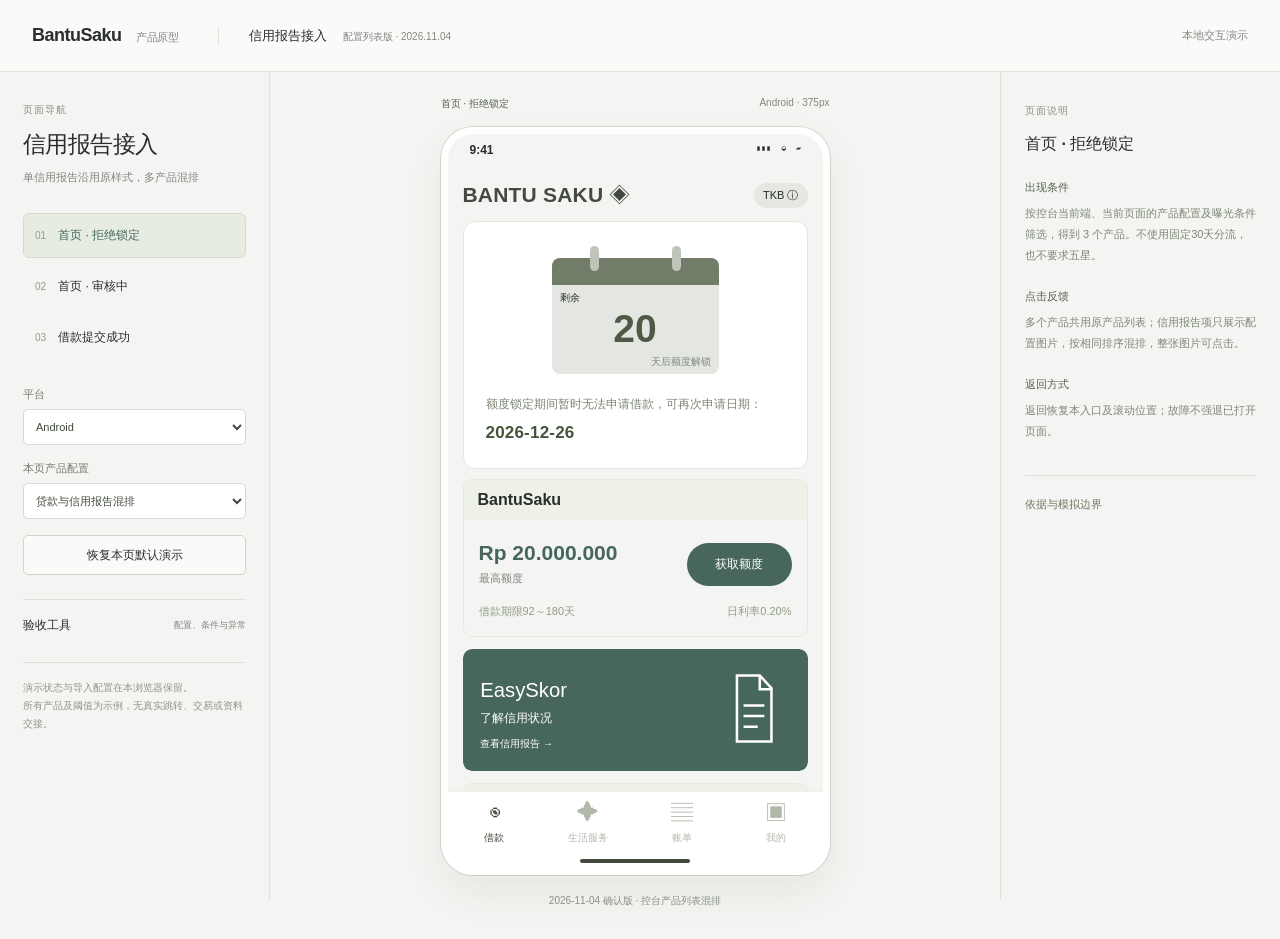
==== credit-preview/index.html @ 3a654368 "Align credit prototype with configurable mixed product lists" ====
<!doctype html>
<html lang="zh-CN"><head><meta charset="utf-8"><meta name="viewport" content="width=device-width,initial-scale=1"><title>信用报告接入 · 控台产品列表版</title><link rel="stylesheet" href="style.css"><script defer src="rules.js"></script><script defer src="app.js"></script></head>
<body>
<header class="studio-header"><a href="../index.html" class="studio-brand">BantuSaku <span>产品原型</span></a><div>信用报告接入 <small>配置列表版 · 2026.11.04</small></div><span class="local-label">本地交互演示</span></header>
<main class="workspace">
<aside class="sidebar"><p class="eyebrow">页面导航</p><h1>信用报告接入</h1><p class="subtle">单信用报告沿用原样式，多产品混排</p>
<nav class="entry-nav" aria-label="原型页面"><button data-entry="lock"><span>01</span>首页 · 拒绝锁定</button><button data-entry="review"><span>02</span>首页 · 审核中</button><button data-entry="success"><span>03</span>借款提交成功</button></nav>
<label class="field">平台<select id="platform"><option value="android">Android</option><option value="ios">iOS</option></select></label>
<label class="field">本页产品配置<select id="scenario"><option value="mixed">贷款与信用报告混排</option><option value="single">仅一个信用报告</option><option value="reports">多个信用报告</option><option value="loans">仅贷款产品</option><option value="empty">没有可展示产品</option><option value="imported">读取导入的控台配置</option></select></label>
<button id="reset" class="secondary full">恢复本页默认演示</button>
<details class="tools" id="tools"><summary>验收工具 <span>配置、条件与异常</span></summary>
<details><summary>导入控台演示配置</summary><p class="tiny">在控台底部“原型演示设置与依据”导出配置后，选择该文件。仅传递产品及上架信息，不包含商户余额、交易或操作记录。</p><label class="field">配置文件<input id="configFile" type="file" accept="application/json,.json"></label><p id="importStatus" class="tiny"></p></details>
<details><summary>曝光条件与页面数据</summary><label class="field">实际剩余天数<input id="remaining" type="number" step="0.001" min="0" max="365"></label><label class="field">页面显示天数<input id="displayDays" type="number" min="0" max="365"></label><label class="check"><input id="riskRejected" type="checkbox">风控已拒绝</label><label class="check"><input id="inLock" type="checkbox">处于锁定场景</label><label class="check"><input id="fdc" type="checkbox">FDC非白名单用户</label><label class="field">历史评价状态（不影响产品展示）<select id="stars"><option value="5">已五星</option><option value="4">1—4星</option><option value="0">未评价</option></select></label><label class="field">无产品时原提交成功分支<select id="fallback"><option value="rating">原评价页</option><option value="dialog">原成功弹层</option></select></label><p class="tiny">示例贷款配置 ≥15天，信用报告配置 ≤60天，因此20天可混排。仅用于证明配置可重叠，不是业务默认阈值。产品筛选在原型中模拟，真实前端使用服务端返回列表。</p></details>
<details><summary>信用报告开关与故障</summary><label class="check"><input id="enabled" type="checkbox">信用报告展示开关</label><label class="field">故障范围<select id="faultScope"><option value="none">无故障</option><option value="shared">信用报告共用H5故障</option><option value="android">仅Android加载故障</option><option value="ios">仅iOS加载故障</option></select></label><button id="repair" class="secondary full">模拟修复（保持关闭）</button><button id="restore" class="secondary full">负责人确认恢复</button><button id="stale" class="text-button">保留残留产品后关闭信用报告</button><p id="faultStatus" class="tiny"></p><p class="tiny">故障仅过滤信用报告，贷款产品保留；不强退已打开页面。</p></details>
<details><summary>打开异常</summary><label class="field">下次打开结果<select id="openResult"><option value="ok">正常打开</option><option value="network">打开失败</option></select></label></details>
<details><summary>当前配置筛选结果</summary><p id="decision" class="tiny"></p><p id="reason" class="tiny"></p></details>
<details><summary>复用位置曝光、点击的演示记录</summary><pre id="eventLog" class="tiny event-log"></pre><p class="tiny">仅本地观察记录，不发送正式埋点，不指定新事件名；正式旧事件与字段映射仍需研发核对。</p></details>
</details><p class="sidebar-foot">演示状态与导入配置在本浏览器保留。<br>所有产品及阈值为示例，无真实跳转、交易或资料交接。</p></aside>
<section class="preview-area" aria-label="交互原型预览"><div class="preview-toolbar"><span id="screenName"></span><span id="platformName"></span></div><div class="phone"><div class="statusbar"><span>9:41</span><span>▮▮▮　◒　▰</span></div><div id="phoneContent" class="phone-content"></div><div class="home-indicator"></div></div><p id="previewCaption" class="preview-caption"></p></section>
<aside class="inspector"><p class="eyebrow">页面说明</p><h2 id="guideTitle"></h2><dl><dt>出现条件</dt><dd id="guideAppear"></dd><dt>点击反馈</dt><dd id="guideClick"></dd><dt>返回方式</dt><dd id="guideBack"></dd></dl><details class="reference-notes"><summary>依据与模拟边界</summary><p>以2026-11-04本次确认取代原固定30天分流、拒量优先分支及五星门槛。三页读取控台位置配置。控台另立需求。</p><p>信用报告用户自行填写资料，BTSK不提供用户资料接口。示例图片为本地绘制的配置素材；导入后使用控台实际上传图片。</p><p>独立共享故障的多合作方隔离、单产品场景数量计算时点等未决项见对比报告。</p><a href="README.md">构建与验证说明 ↗</a></details></aside>
</main><div id="toast" role="status" aria-live="polite"></div></body></html>
---- credit-preview/style.css ----
:root{--accent:#47675b;--ink:#292d2b;--muted:#808580;--line:#dfe2dc;--soft:#f4f5f2;--panel:#eaede7;font:14px Inter,-apple-system,BlinkMacSystemFont,"PingFang SC","Segoe UI",Arial,sans-serif;color:var(--ink);background:var(--soft);font-synthesis:none}*{box-sizing:border-box}body{margin:0}button,input,select{font:inherit}button{color:inherit;cursor:pointer}button:disabled{opacity:.4;cursor:default}a{color:var(--accent);text-underline-offset:3px}button,a,input,select,summary{outline-offset:3px}button:focus-visible,a:focus-visible,input:focus-visible,select:focus-visible,summary:focus-visible{outline:2px solid var(--accent)}h1,h2,h3,p{margin:0}p{line-height:1.65}button{border:0;background:none}small{font-size:11px;color:var(--muted);line-height:1.5}summary{cursor:pointer;list-style:none}summary::-webkit-details-marker{display:none}.full{width:100%}.center{text-align:center}.muted,.subtle{color:var(--muted)}.studio-header{height:72px;display:flex;align-items:center;gap:40px;border-bottom:1px solid var(--line);padding:0 32px;background:#fafbf8}.studio-brand{font-weight:700;font-size:18px;text-decoration:none;letter-spacing:-.5px;color:var(--ink)}.studio-brand span{font-weight:400;font-size:11px;margin-left:10px;color:var(--muted)}.studio-header>div{font-size:13px;border-left:1px solid var(--line);padding-left:30px}.studio-header small{margin-left:12px;font-size:10px}.local-label{margin-left:auto;color:var(--muted);font-size:11px}.workspace{max-width:1480px;margin:auto;display:grid;grid-template-columns:270px minmax(415px,1fr) 280px;align-items:start;min-height:calc(100vh - 72px)}.sidebar{border-right:1px solid var(--line);padding:30px 23px;min-height:calc(100vh - 72px)}.eyebrow{font-size:10px;color:#888e86;letter-spacing:1px;margin-bottom:10px}.sidebar h1{font-size:23px;letter-spacing:-.6px;margin-bottom:8px}.sidebar .subtle{font-size:11px}.entry-nav{display:grid;gap:6px;margin:27px 0}.entry-nav button{display:flex;align-items:center;gap:12px;text-align:left;padding:13px 11px;font-size:12px;border:1px solid transparent;border-radius:6px}.entry-nav button>span{font-size:10px;color:#959b91}.entry-nav button.active{color:var(--accent);background:#e7ece3;border-color:#d2dbce}.entry-nav button:hover{background:#ecefe8}.field{display:block;font-size:11px;color:#727a6d;margin:16px 0}.field select,.field input{margin-top:7px;display:block;width:100%;border:1px solid #d5dbd0;border-radius:5px;background:#fff;padding:9px 8px;font-size:11px;color:#414a3c;min-height:36px}.secondary{border:1px solid #ced5c7;background:#fafbf8;padding:10px 12px;border-radius:5px;font-size:12px;line-height:1.5}.tools{margin-top:24px;border-top:1px solid var(--line);padding-top:17px}.tools>summary{font-size:12px;display:flex;align-items:center;justify-content:space-between}.tools>summary span{font-size:9px;color:var(--muted)}.tools>details{border-top:1px solid var(--line);padding:14px 0;margin-top:14px}.tools>details>summary{font-size:11px;color:#687460}.tools>details>summary:after{content:'＋';float:right}.tools>details[open]>summary:after{content:'−'}.tools .secondary{font-size:10px;margin-top:9px}.check{display:flex;align-items:center;gap:7px;font-size:11px;margin:14px 0;color:#697362}input[type=checkbox],input[type=radio]{accent-color:var(--accent)}.tiny{font-size:10px;color:#8b9185;line-height:1.75;margin:9px 0}.sidebar-foot{font-size:10px;color:#909589;margin-top:28px;padding-top:16px;border-top:1px solid var(--line);line-height:1.8}.preview-area{display:flex;align-items:center;flex-direction:column;padding:25px 18px 30px}.preview-toolbar{width:389px;display:flex;justify-content:space-between;font-size:10px;color:#82897b;margin-bottom:16px}.preview-toolbar>span:first-child{color:#53624c}.phone{width:389px;height:min(826px,calc(100vh - 152px));min-height:480px;border:7px solid white;border-radius:32px;background:#fff;box-shadow:0 18px 40px #31392c12,0 0 0 1px #d3dacb;overflow:hidden;position:relative;display:flex;flex-direction:column}.statusbar{height:35px;min-height:35px;background:#f4f5f2;padding:9px 22px 0;display:flex;justify-content:space-between;font-weight:650;font-size:12px}.statusbar>span:last-child{font-size:10px}.phone-content{flex:1;min-height:0;position:relative;background:#f4f5f2;overflow:hidden}.screen-body{height:100%;overflow-y:auto;overscroll-behavior:contain;scrollbar-width:none;display:flex;flex-direction:column}.screen-body::-webkit-scrollbar{display:none}.home-indicator{height:4px;width:110px;border-radius:5px;background:#41483c;position:absolute;bottom:5px;left:50%;transform:translateX(-50%);z-index:12;pointer-events:none}.phone:after{content:'';height:14px;min-height:14px;background:#fff}.preview-caption{font-size:10px;color:#8b9383;line-height:1.7;margin-top:17px;text-align:center;max-width:400px}.inspector{border-left:1px solid var(--line);padding:31px 24px;min-height:calc(100vh - 72px)}.inspector h2{font-size:16px;margin:14px 0 25px}.inspector dl{margin:0}.inspector dt{font-size:11px;font-weight:600;margin:22px 0 8px;color:#56634c}.inspector dd{font-size:11px;line-height:1.95;color:#7d8674;margin:0}.reference-notes{font-size:10px;line-height:1.85;border-top:1px solid var(--line);margin-top:32px;padding-top:18px;color:#8a9182}.reference-notes summary{font-size:11px;color:#6b765e}.reference-notes p{margin-top:13px}.reference-notes a{display:block;margin-top:12px}#decision{font-size:11px;color:var(--accent);margin-top:12px}#reason p{font-size:10px;color:#888f80;margin-top:5px}#toast{position:fixed;bottom:24px;left:50%;transform:translateX(-50%);max-width:90%;font-size:12px;line-height:1.6;color:white;background:#333b2e;padding:12px 20px;border-radius:8px;z-index:100;opacity:0;pointer-events:none;transition:opacity .15s}#toast.visible{opacity:1}
/* Grayscale mobile prototype; preserve the source page's module order. */
.app-header{display:flex;align-items:center;justify-content:space-between;height:52px;min-height:52px;padding:0 15px}.wordmark{font-size:21px;letter-spacing:.2px;color:#444943}.tkb{font-size:11px;background:#e5e7e1;border-radius:20px;padding:5px 9px}.title-header{justify-content:flex-start;gap:14px;background:white}.title-header strong{font-size:17px}.back{font-size:28px;line-height:1;padding:0 5px;min-width:26px;min-height:36px}.app-main{padding:0 15px 16px;display:flex;flex:1;flex-direction:column;gap:10px}.lock-card{background:white;border-radius:9px;padding:28px 26px 25px}.calendar{height:116px;width:167px;border-radius:8px;background:#e4e7e1;position:relative;margin:12px auto 24px;flex-shrink:0}.calendar:before,.calendar:after{content:'';position:absolute;width:9px;height:25px;background:#bec5b8;top:-12px;border-radius:6px;left:38px}.calendar:after{left:auto;right:38px}.calendar-top{height:27px;background:#727d69;border-radius:8px 8px 0 0}.calendar>span{font-size:10px;display:block;margin:6px 8px}.calendar>strong{font-size:39px;display:block;text-align:center;line-height:.9;color:#4e5946}.calendar>small{font-size:10px;display:block;text-align:right;padding:8px}.lock-card>p{font-size:12px;line-height:1.5;color:#444}.lock-card>p>strong{display:block;font-size:17px;color:#505c47;letter-spacing:.3px}.lock-card h2{font-size:18px;text-align:center;margin-bottom:15px}.large-symbol{display:block;font-size:60px;text-align:center;color:#79846f;margin:20px 0}.points-banner{background:#e2e6dc;border-radius:8px;padding:16px 12px;display:flex;gap:10px;align-items:center;text-align:left;min-height:87px;width:100%;flex-shrink:0}.placeholder-art{background:#d0d6c9;color:#8c9682;border-radius:9px;display:flex;justify-content:center;align-items:center;font-size:35px;width:50px;height:55px;flex-shrink:0}.points-banner strong{font-size:15px;line-height:1.1;font-weight:600;display:block}.points-banner small{display:block;font-size:9px;color:#727b68;margin-top:9px}.points-banner b{font-size:23px;margin-left:auto}.page-spacer{flex:1;min-height:24px}.privacy{font-size:11px;color:#a2a79a;text-align:center;padding:21px 0 8px;text-decoration:underline}.app-bottom{display:flex;min-height:62px;padding:8px 0;background:#fff;position:sticky;bottom:0;z-index:2;flex-shrink:0;margin-top:auto;border-top:1px solid #eff0ec}.app-bottom button{width:25%;display:flex;flex-direction:column;align-items:center;gap:6px;font-size:10px;color:#b2b7ab}.app-bottom button span{font-size:22px;line-height:24px}.app-bottom button.selected{color:#424a3a}.report-card{width:100%;border:1px solid #c6d2bd;border-left:3px solid var(--accent);border-radius:8px;padding:16px 13px;display:flex;align-items:center;gap:11px;text-align:left;background:white;flex-shrink:0}.report-icon{color:var(--accent);width:42px;height:48px;flex-shrink:0;display:grid;place-items:center;background:#edf1e8;border-radius:7px}.report-icon svg{width:35px;height:35px}.report-copy{display:flex;flex-direction:column;flex:1;gap:5px}.report-copy small{font-size:10px;color:#8d9684}.report-copy>strong{font-size:15px;font-weight:600;color:#3d503a;letter-spacing:-.3px}.report-copy>span{font-size:11px;color:#7e8874}.report-copy>b{font-size:11px;color:var(--accent);margin-top:5px}.report-copy i{font-style:normal;float:right}.overview{display:grid;grid-template-columns:1fr 1fr;grid-template-rows:80px 90px;gap:9px;flex-shrink:0}.limit-block{grid-row:1/3;border-radius:9px;background:#e1e5db;padding:19px 10px 10px;text-align:center;overflow:hidden}.limit-block>span{font-size:12px}.limit-block>strong{font-size:21px;display:block;margin-top:5px}.limit-block .placeholder-art{margin:10px auto 0;height:45px;width:70px}.limit-block small{display:block;background:#aab3a0;color:#fff;border-radius:5px;font-size:10px;padding:6px;margin-top:3px}.member-block,.coin-block{background:#e1e5db;border-radius:9px;text-align:center;display:flex;flex-direction:column;align-items:center;justify-content:center;gap:7px}.member-block strong{background:#6d7c62;color:#fff;font-size:17px;border-radius:5px;padding:0 12px}.member-block>span{font-size:13px}.coin-block{gap:2px;padding:6px}.coin-block .placeholder-art{width:30px;height:30px;font-size:23px}.coin-block strong{font-size:11px;line-height:1.3;font-weight:550}.verification{background:white;border-radius:8px;display:flex;align-items:center;gap:12px;padding:14px 17px;font-size:20px}.verification>span{font-size:13px}.order-card,.usage-card{background:white;border-radius:9px;padding:20px 25px}.row{display:flex;align-items:center;justify-content:space-between;gap:12px}.order-card>.row{font-size:12px;border-bottom:1px dashed #ddd;padding-bottom:16px}.order-card>.row strong{font-size:14px}.two-columns{display:flex;align-items:flex-start;justify-content:space-between;gap:12px;padding-top:20px;padding-bottom:18px}.two-columns>div:last-child{text-align:right}.two-columns strong{font-size:16px;font-weight:600}.two-columns small{display:block;margin-top:9px;font-size:11px}.usage-card h2{font-size:18px;font-weight:550;margin:2px 0 12px}.usage-card>p{font-size:11px;color:#909787;margin-bottom:10px}.usage-card .two-columns{border-top:1px dashed #ddd}.usage-card p.center{font-size:11px;color:#555;margin:12px -12px 0}.primary{background:var(--accent);border:0;color:white;border-radius:25px;padding:12px 18px;min-height:43px;line-height:1.4;font-size:13px;font-weight:550}.order-card .primary:disabled{background:#bdc4b6;opacity:1}.text-button{color:var(--accent);font-size:11px;padding:12px 0;line-height:1.6}.success-main{background:white}.success-status{display:flex;align-items:center;gap:17px;padding:19px 17px;background:#e1e6da;border-radius:8px}.seal{width:48px;height:48px;flex-shrink:0;background:#7b8970;color:white;border-radius:15px;font-size:28px;display:grid;place-items:center}.success-status h2{font-size:14px;line-height:1.35;margin-bottom:5px;font-weight:550}.success-status p{font-size:11px;line-height:1.5;color:#6f7965}.legacy-main{padding:0;overflow:hidden;background:white;flex:1}.legacy-reference{filter:grayscale(1);width:100%;display:block;margin-top:-94px}.rating-main{text-align:center;justify-content:center;background:white;padding-bottom:60px}.rating-main h2{font-size:19px}.rating-main p{font-size:12px;color:#8b9382}.rating-stars{display:flex;justify-content:center;margin:14px 0}.rating-stars button{font-size:34px;color:var(--accent);padding:2px}
/* Third-party H5 is a handoff placeholder, not a copy of its product. */
.h5 .screen-body{background:#fff}.webview-bar{display:flex;align-items:center;justify-content:space-between;padding:5px 11px;height:51px;min-height:51px;border-bottom:1px solid #eceee7;background:white;position:sticky;top:0;z-index:3}.webview-bar strong{font-size:12px}.handoff-page{flex:1;display:flex;flex-direction:column;text-align:center;padding:50px 25px 25px}.handoff-symbol{width:64px;height:64px;background:#f0f3ec;color:var(--accent);border-radius:12px;display:grid;place-items:center;margin:10px auto 25px}.handoff-symbol svg{width:42px;height:42px}.handoff-page h1{font-size:23px;margin-bottom:15px;font-weight:600}.handoff-page>p{font-size:12px;color:#8c9482;line-height:1.7}.handoff-lines{display:grid;gap:12px;margin:36px 12px}.handoff-lines i{height:10px;border-radius:3px;background:#eff1eb}.handoff-lines i:nth-child(2){width:75%}.credit-guide{border:1px solid #d3ddc9;border-radius:9px;background:white;padding:19px 17px;flex-shrink:0}.credit-guide-head{display:flex;align-items:center;gap:8px;margin-bottom:12px}.credit-guide-head .report-icon{width:27px;height:31px;background:transparent}.credit-guide-head svg{width:26px;height:26px}.credit-guide-head small{font-size:10px;color:#88967c}.credit-guide h2{font-size:18px;line-height:1.35;font-weight:600;color:#3b4f34;margin-bottom:9px;letter-spacing:-.3px}.credit-guide>p{font-size:11px;color:#838f76;line-height:1.7}.check-list{list-style:none;margin:16px 0 21px;padding:0}.check-list li{position:relative;padding-left:23px;font-size:11px;line-height:1.7;margin:9px 0;color:#66745b}.check-list li:before{content:'✓';position:absolute;left:0;top:1px;width:15px;height:15px;border:1px solid #a5b497;border-radius:50%;color:var(--accent);display:grid;place-items:center;font-size:10px}.credit-guide-foot{display:flex;align-items:center;justify-content:space-between;gap:8px;font-size:9px;color:#96a08c;margin-top:13px}.credit-guide-foot small{font-size:9px}
/* Modals are anchored to the phone viewport, independently of page scrolling. */
.has-modal .screen-body{overflow:hidden}.modal-scrim{position:absolute;inset:0;z-index:10;display:flex;align-items:center;justify-content:center;padding:22px;background:#2228}.bottom-sheet-scrim{align-items:flex-end;padding:0}.sheet{position:relative;width:100%;max-height:95%;overflow-y:auto;overscroll-behavior:contain;background:white;border-radius:17px 17px 0 0;padding:25px 22px 20px;scrollbar-width:thin}.sheet.dialog{border-radius:12px;text-align:center;padding-top:27px;max-height:90%}.sheet>h2{font-size:18px;line-height:1.4;margin-bottom:12px;font-weight:600}.sheet>p{font-size:12px;color:#87917b;line-height:1.7;margin-bottom:16px}.sheet>.provider{text-align:left;margin-top:0;margin-bottom:18px;font-size:9px!important}.sheet .primary{margin-top:8px}.sheet-close{position:absolute;top:12px;right:12px;font-size:24px;line-height:22px;color:#9aa58d;width:25px;height:25px}.consent-data{border:1px solid #e0e7d7;padding:15px;border-radius:8px;margin:18px 0}.consent-data h3{font-size:12px;margin-bottom:10px}.consent-data p{font-size:11px;color:#8d9782}.consent-row{display:flex;align-items:flex-start;gap:8px;font-size:10px;color:#7b886e;line-height:1.7;margin:17px 0}.consent-row input{margin:3px 0 0;flex-shrink:0;width:15px;height:15px}.price-box{background:#f5f7f0;border-radius:7px;padding:16px;margin:19px 0;font-size:11px}.price-box>.row{margin:12px 0;align-items:flex-start}.price-box>.row:first-child{margin-top:0}.price-box>.row strong{font-size:12px;text-align:right}.price-box>.total strong{font-size:20px}.modal-symbol{font-size:40px;color:var(--accent);display:block;margin:0 0 17px}.sheet .check-list{font-size:11px}
@media(min-width:1450px){.workspace{grid-template-columns:290px minmax(500px,1fr) 290px}.sidebar{padding-left:30px}.inspector{padding-left:28px}}@media(max-width:1030px){.workspace{grid-template-columns:250px minmax(390px,1fr)}.inspector{grid-column:1/-1;border-left:0;border-top:1px solid var(--line);min-height:0;padding:24px}.inspector dl{display:grid;grid-template-columns:85px 1fr;gap:12px}.inspector dt,.inspector dd{margin:0}.reference-notes{margin-top:20px}.phone{height:min(826px,calc(100vh - 152px))}}@media(max-width:680px){.studio-header{height:59px;padding:0 17px;gap:20px}.studio-header>div{border:0;padding:0;font-size:12px}.studio-header small,.local-label,.studio-brand span{display:none}.studio-brand{font-size:16px}.workspace{display:flex;flex-direction:column}.sidebar{width:100%;min-height:0;border-right:0;padding:22px 16px 17px}.sidebar>.eyebrow,.sidebar>.subtle{display:none}.sidebar h1{font-size:20px}.entry-nav{grid-template-columns:repeat(3,1fr);gap:3px;margin:15px 0}.entry-nav button{font-size:10px;padding:10px 5px;justify-content:center;gap:4px}.entry-nav button>span{display:none}.sidebar>.field{display:inline-block;width:calc(50% - 6px);margin:8px 0 12px;vertical-align:top}.sidebar>.field:first-of-type{margin-right:7px}.sidebar-foot{display:none}.tools{margin-top:16px}.preview-area{width:100%;padding:20px 0;border-top:1px solid var(--line)}.preview-toolbar{width:min(375px,calc(100% - 24px))}.phone{border:0;width:375px;max-width:100%;height:812px;min-height:0;border-radius:24px}.preview-caption{font-size:9px;padding:0 12px}.inspector{width:100%;padding:24px 19px}.report-card{padding:15px 12px}.report-copy>strong{font-size:15px}}@media(max-width:374px){.phone{border-radius:0;height:calc(100svh - 30px);min-height:500px}.lock-card{padding:24px 21px}.report-copy>strong{font-size:13px}.report-copy>span{font-size:10px}.report-icon{width:35px}.two-columns strong{font-size:14px}.h5-main{padding-left:15px;padding-right:15px}.sheet{padding-left:18px;padding-right:18px}.row{gap:8px}.tag{font-size:7px}.points-banner strong{font-size:13px}}
@media(min-width:681px){.sidebar{max-height:calc(100vh - 72px);overflow-y:auto;overscroll-behavior:contain;scrollbar-width:thin;position:sticky;top:0}}
/* 原拒量列表按原结构改为中文，保留产品顺序及示例数值。 */
.legacy-cn{background:white;padding-top:0}.legacy-intro{padding:8px 6px}.legacy-intro h2{font-size:19px;margin:12px 0}.legacy-intro h2 small{font-size:10px;background:#e4e8df;padding:3px 8px;border-radius:5px;margin-left:6px}.legacy-intro p{font-size:12px;color:#818979;line-height:1.8}.legacy-notice{font-size:10px;border:1px solid #e2e6dc;border-radius:8px;padding:14px 9px;margin-top:15px;color:#737f68}.legacy-product{border:1px solid #e5e9df;border-radius:9px;overflow:hidden;margin:2px 0 4px}.legacy-product-head{background:#eef1e8;padding:11px 14px;display:flex;align-items:center;gap:10px}.legacy-product-head strong{font-size:16px}.legacy-product-head small{font-size:10px;background:#e0e5d8;border-radius:20px;padding:3px 8px}.legacy-product-main{display:flex;align-items:center;justify-content:space-between;gap:10px;padding:21px 15px 17px}.legacy-product-main>div>strong{font-size:21px;font-weight:600;color:var(--accent)}.legacy-product-main>div>small{display:block;margin-top:5px}.legacy-product-main .primary{font-size:12px;min-width:105px;padding:11px 13px}.legacy-product-foot{display:flex;justify-content:space-between;padding:0 15px 17px;font-size:11px;color:#929c85}
/* 锁定状态与后续可做的事构成一个连续内容区。 */
.lock-journey{background:#fff;border:1px solid #e2e7dc;border-radius:12px;overflow:hidden;flex-shrink:0}
.lock-journey .lock-card{padding:24px 22px 20px;background:transparent;border-radius:0}
.lock-journey .calendar{margin:12px auto 20px}
.lock-journey .lock-card>p{font-size:12px;line-height:1.7;color:#7c8672}
.lock-journey .lock-card>p>strong{font-size:17px;color:#43563b;margin-top:5px;letter-spacing:.2px}
.lock-journey .credit-guide-integrated{position:relative;border:0;border-radius:0;margin:0;padding:22px 22px 20px;background:linear-gradient(180deg,#f5f7f1 0%,#fff 72%)}
.lock-journey .credit-guide-integrated:before{content:'';height:1px;background:#e3e8dc;position:absolute;left:22px;right:22px;top:0}
.lock-journey .credit-guide-integrated h2{text-align:left;font-size:17px;margin:0 0 9px;font-weight:600}
.lock-journey .credit-guide-integrated .check-list{margin:15px 0 20px}
.lock-journey .credit-guide-integrated .credit-guide-foot{margin-top:13px}
@media(max-width:374px){.lock-journey .lock-card{padding:22px 18px 18px}.lock-journey .credit-guide-integrated{padding:20px 18px}.lock-journey .credit-guide-integrated:before{left:18px;right:18px}.lock-journey .credit-guide-integrated h2{font-size:16px}}
.credit-guide-foot.credit-provider{display:flex;justify-content:flex-start;align-items:flex-start;gap:4px;color:#858585;font-size:10px;line-height:1.6;text-align:left}
.credit-provider img{width:15px;height:17px;flex-shrink:0;margin-top:0}
.credit-provider>span{flex:1}
.credit-provider .provider-shield{display:block;width:15px;height:17px;flex-shrink:0;margin:0}
.credit-guide-foot.credit-provider{justify-content:center;align-items:center;text-align:center}
.credit-provider>span{flex:0 1 auto}
.points-banner.banner-placeholder{display:flex;align-items:center;justify-content:center;min-height:87px;background:#e6e8e2;border:1px dashed #c9cec2;color:#9aa18f;font-size:12px;font-weight:400}
.legacy-lock .legacy-rejection{display:flex;align-items:center;gap:14px;border:1px solid #d8dfce;border-radius:9px;background:#edf1e8;padding:15px}
.legacy-rejection>span{font-size:30px;color:#88987c;flex-shrink:0}
.legacy-rejection>p{font-size:12px;line-height:1.7;color:#707e62}
.legacy-lock .legacy-intro{padding:2px 6px}
.legacy-lock .legacy-product{background:white;flex-shrink:0}
/* 提交状态与等待期间的信用引导共用一个容器。 */
.success-journey{background:#fff;border:1px solid #e2e7dc;border-radius:12px;overflow:hidden;flex-shrink:0}
.success-journey .success-status{padding:23px 21px;gap:14px;background:#f5f7f1;border-radius:0}
.success-journey .seal{width:42px;height:42px;border-radius:50%;font-size:25px;background:#e3eadf;color:var(--accent)}
.success-journey .success-status h2{font-size:16px;font-weight:600;color:#43563b}
.success-journey .credit-guide-integrated{position:relative;border:0;border-radius:0;padding:23px 21px 21px;background:linear-gradient(180deg,#f5f7f1 0%,#fff 72%)}
.success-journey .credit-guide-integrated:before{content:'';position:absolute;left:21px;right:21px;top:0;height:1px;background:#e0e6da}
.success-journey .credit-guide-integrated h2{font-size:17px;margin-bottom:9px}
.authorization-page{background:#333;flex:1;padding-top:100px;display:flex;flex-direction:column;flex-shrink:0}
.authorization-sheet{background:#fff;border-radius:20px 20px 0 0;padding:16px 16px 8px;color:#333;flex:1}
.authorization-provider{display:flex;align-items:center;gap:4px;font-size:11px;line-height:1.5;color:#808080;margin-bottom:19px}
.authorization-provider .provider-shield{width:15px;height:17px;flex-shrink:0}
.authorization-sheet h1{font-size:18px;line-height:1.4;margin-bottom:8px;font-weight:650}
.authorization-intro{font-size:13px;color:#808080;line-height:1.6;margin-bottom:18px}
.authorization-data{border:1px solid #eee;border-radius:12px;overflow:hidden}
.authorization-data h2{font-size:15px;padding:17px 15px;border-bottom:1px solid #eee;font-weight:600}
.authorization-data dl{padding:2px 15px 9px;margin:0}
.authorization-data dl>div{position:relative;padding:16px 26px 0 0;margin-bottom:2px}
.authorization-data dt{font-size:13px;font-weight:550;line-height:1.6}
.authorization-data dd{font-size:13px;color:#808080;margin:4px 0 0;line-height:1.6}
.authorization-data dl>div>span{position:absolute;right:4px;top:25px;border:1.5px solid #27c96e;color:#27c96e;border-radius:50%;width:19px;height:19px;display:grid;place-items:center;font-size:13px;line-height:1}
.authorization-data dl>div:last-child{padding-top:15px;margin-bottom:7px}
.authorization-data dl>div:last-child>span{top:17px}
.authorization-purpose{font-size:12px;line-height:1.5;color:#999;margin:10px 0 20px}
.authorization-consent{display:flex;align-items:center;gap:5px;font-size:12px;line-height:1.6;color:#808080;margin-bottom:14px;cursor:pointer}
.authorization-consent input{width:14px;height:14px;margin:0;flex-shrink:0;accent-color:#2e7df2}
.authorization-continue{background:#2e7df2;border-radius:24px;color:#fff;font-size:13px;min-height:44px;width:calc(100% - 28px);margin:0 14px;font-weight:600;padding:11px}
.authorization-continue:disabled{opacity:.5}
.authorization-decline{color:#808080;font-size:13px;padding:17px 10px;min-height:46px}
/* 原提交成功邀好评页：成功积分、星级选择、会员进度。 */
.rating-main{justify-content:flex-start;text-align:left;background:#fff;padding:7px 15px 16px;gap:0}
.rating-success{display:flex;align-items:center;gap:15px;background:#e6ebe1;border-radius:9px;padding:17px 14px;min-height:120px;flex-shrink:0}
.rating-mascot{width:77px;height:76px;display:grid;place-items:center;font-size:45px;color:#82917a;background:#dbe3d5;border-radius:50%;flex-shrink:0}
.rating-success h2{font-size:15px;font-weight:600;line-height:1.5;margin:0 0 6px}
.rating-success strong{font-size:16px;font-weight:550;color:var(--accent)}
.rating-success p{font-size:11px;line-height:1.5;color:#718169;margin-top:8px}
.rating-invitation{position:relative;margin-top:39px;border-radius:18px;background:#e6ebe1;padding:57px 25px 24px;text-align:center;flex-shrink:0}
.rating-medal{position:absolute;top:-27px;left:50%;transform:translateX(-50%);display:grid;place-items:center;width:80px;height:80px;border-radius:50%;background:#dbe3d5;color:#819475;font-size:49px;border:6px solid #f0f3eb}
.rating-invitation h2{font-size:20px;line-height:1.4;font-weight:600;color:#435b3d;margin:0 0 14px}
.rating-invitation>p{font-size:11px;color:#718169;line-height:1.6;margin-bottom:18px}
.rating-selection{background:#fff;border-radius:10px;padding:16px 10px 20px}
.rating-main .rating-stars{justify-content:space-between;margin:0 0 16px;gap:6px}
.rating-main .rating-stars button{font-size:32px;line-height:1;padding:5px 0;min-width:36px;min-height:42px;color:#c4cdbf}
.rating-main .rating-stars button.filled{color:var(--accent)}
.rating-selection p{font-size:11px;color:#a1a79a;line-height:1.6}
.rating-membership{padding:21px 24px 0;flex-shrink:0}
.rating-membership p{font-size:11px;color:#a1a79a;line-height:1.6}
.rating-membership strong,.rating-membership p>span{font-weight:500;color:var(--accent)}
.rating-progress-row{display:flex;align-items:center;gap:20px;margin:5px 0 9px}
.rating-progress-row progress{appearance:none;border:0;height:8px;flex:1;min-width:0;border-radius:8px;overflow:hidden;background:#e6e8e2;color:var(--accent)}
.rating-progress-row progress::-webkit-progress-bar{background:#e6e8e2;border-radius:8px}
.rating-progress-row progress::-webkit-progress-value{background:var(--accent);border-radius:8px}
.rating-progress-row progress::-moz-progress-bar{background:var(--accent);border-radius:8px}
.rating-progress-row>span{font-size:12px;color:#a1a79a}
.rating-main .page-spacer{min-height:35px}
.overview .overview-credit{background:#e7ece3;gap:3px;border:1px solid #cdd8c5;padding:7px 5px;color:var(--accent)}
.overview-credit-icon{display:grid;place-items:center;width:27px;height:27px}
.overview-credit-icon svg{width:25px;height:25px}
.overview .overview-credit strong{font-size:13px;line-height:1.4;font-weight:600}
.overview .overview-credit small{font-size:9px;line-height:1.4;color:#77876e;white-space:nowrap}
.review-legacy .legacy-product{background:#fff;flex-shrink:0}
.review-legacy .legacy-intro{padding:0 6px 2px}
@media(max-width:374px){.rating-success{gap:10px;padding:15px 12px}.rating-mascot{width:59px;height:65px}.rating-invitation{padding-left:18px;padding-right:18px}.rating-main .rating-stars button{font-size:28px;min-width:32px}.rating-membership{padding-left:16px;padding-right:16px}}
@media(max-width:374px){.success-journey .success-status{padding:21px 18px}.success-journey .credit-guide-integrated{padding:21px 18px}.success-journey .credit-guide-integrated:before{left:18px;right:18px}.success-journey .credit-guide-integrated h2{font-size:16px}}
/* 2026-11-04：配置图片直接嵌入既有列表，不叠加贷款字段。 */
.configured-list{display:grid;gap:12px;flex-shrink:0;min-width:0}.configured-report{display:block;width:100%;padding:0;overflow:hidden;border-radius:9px;background:#fff;line-height:0;text-align:left;flex-shrink:0}.configured-report img{display:block;width:100%;height:auto;object-fit:contain}.configured-report:focus-visible{outline:2px solid var(--accent);outline-offset:3px}.configured-list .legacy-product{margin:0}.loan-logo{width:27px;height:27px;object-fit:contain;border-radius:5px}.event-log{white-space:pre-wrap;overflow-wrap:anywhere;max-height:240px;overflow:auto}.preview-caption{max-width:390px;text-align:center;line-height:1.7}.handoff-page .secondary{margin-top:24px}
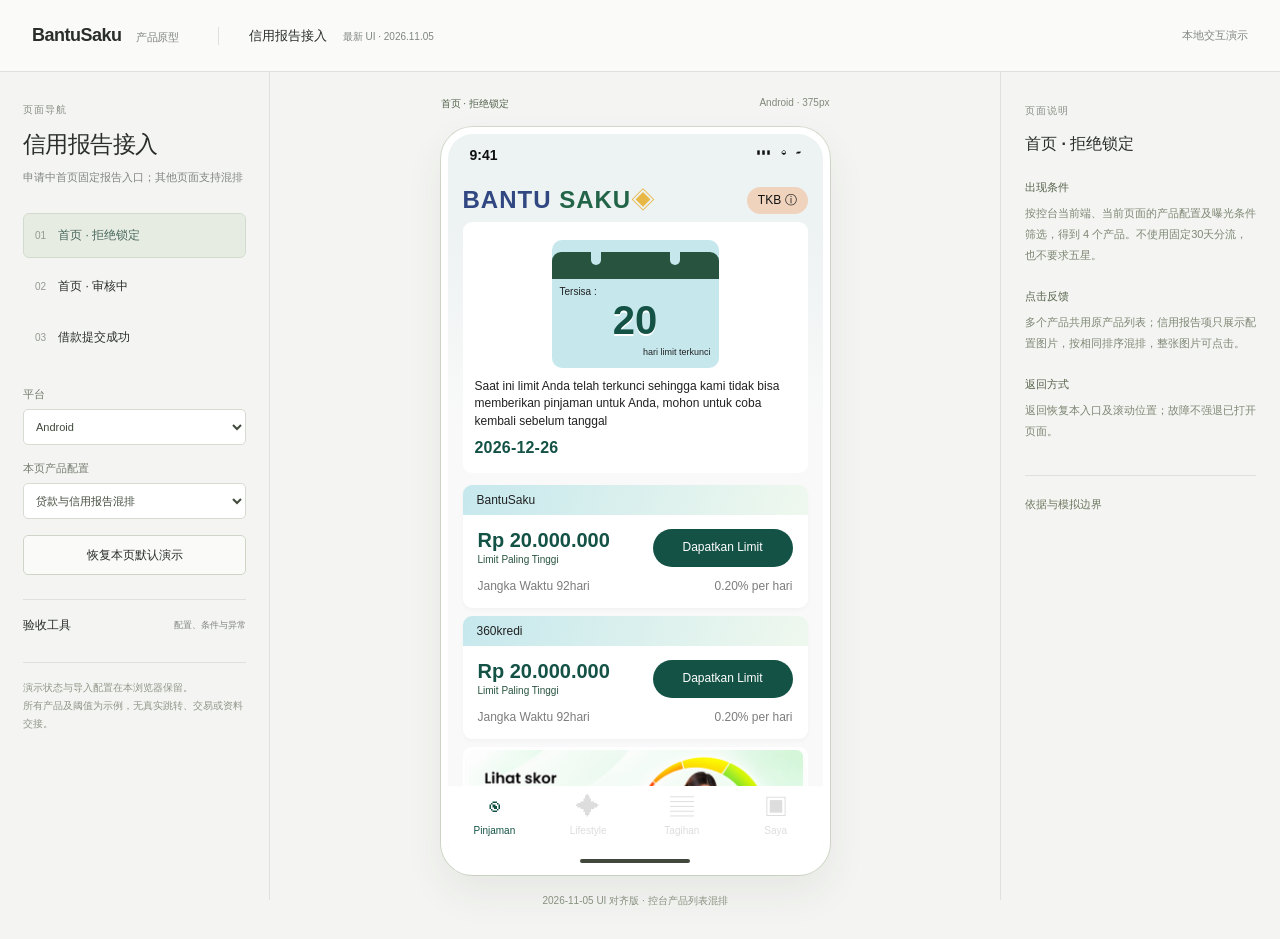
==== commit 22eb064e: "Update console rules and align App prototype with latest EasySkor UI" ====
--- a/credit-preview/index.html
+++ b/credit-preview/index.html
@@ -1,9 +1,9 @@
 <!doctype html>
 <html lang="zh-CN"><head><meta charset="utf-8"><meta name="viewport" content="width=device-width,initial-scale=1"><title>信用报告接入 · 控台产品列表版</title><link rel="stylesheet" href="style.css"><script defer src="rules.js"></script><script defer src="app.js"></script></head>
 <body>
-<header class="studio-header"><a href="../index.html" class="studio-brand">BantuSaku <span>产品原型</span></a><div>信用报告接入 <small>配置列表版 · 2026.11.04</small></div><span class="local-label">本地交互演示</span></header>
+<header class="studio-header"><a href="../index.html" class="studio-brand">BantuSaku <span>产品原型</span></a><div>信用报告接入 <small>最新 UI · 2026.11.05</small></div><span class="local-label">本地交互演示</span></header>
 <main class="workspace">
-<aside class="sidebar"><p class="eyebrow">页面导航</p><h1>信用报告接入</h1><p class="subtle">单信用报告沿用原样式，多产品混排</p>
+<aside class="sidebar"><p class="eyebrow">页面导航</p><h1>信用报告接入</h1><p class="subtle">申请中首页固定报告入口；其他页面支持混排</p>
 <nav class="entry-nav" aria-label="原型页面"><button data-entry="lock"><span>01</span>首页 · 拒绝锁定</button><button data-entry="review"><span>02</span>首页 · 审核中</button><button data-entry="success"><span>03</span>借款提交成功</button></nav>
 <label class="field">平台<select id="platform"><option value="android">Android</option><option value="ios">iOS</option></select></label>
 <label class="field">本页产品配置<select id="scenario"><option value="mixed">贷款与信用报告混排</option><option value="single">仅一个信用报告</option><option value="reports">多个信用报告</option><option value="loans">仅贷款产品</option><option value="empty">没有可展示产品</option><option value="imported">读取导入的控台配置</option></select></label>
@@ -11,11 +11,11 @@
 <details class="tools" id="tools"><summary>验收工具 <span>配置、条件与异常</span></summary>
 <details><summary>导入控台演示配置</summary><p class="tiny">在控台底部“原型演示设置与依据”导出配置后，选择该文件。仅传递产品及上架信息，不包含商户余额、交易或操作记录。</p><label class="field">配置文件<input id="configFile" type="file" accept="application/json,.json"></label><p id="importStatus" class="tiny"></p></details>
 <details><summary>曝光条件与页面数据</summary><label class="field">实际剩余天数<input id="remaining" type="number" step="0.001" min="0" max="365"></label><label class="field">页面显示天数<input id="displayDays" type="number" min="0" max="365"></label><label class="check"><input id="riskRejected" type="checkbox">风控已拒绝</label><label class="check"><input id="inLock" type="checkbox">处于锁定场景</label><label class="check"><input id="fdc" type="checkbox">FDC非白名单用户</label><label class="field">历史评价状态（不影响产品展示）<select id="stars"><option value="5">已五星</option><option value="4">1—4星</option><option value="0">未评价</option></select></label><label class="field">无产品时原提交成功分支<select id="fallback"><option value="rating">原评价页</option><option value="dialog">原成功弹层</option></select></label><p class="tiny">示例贷款配置 ≥15天，信用报告配置 ≤60天，因此20天可混排。仅用于证明配置可重叠，不是业务默认阈值。产品筛选在原型中模拟，真实前端使用服务端返回列表。</p></details>
-<details><summary>信用报告开关与故障</summary><label class="check"><input id="enabled" type="checkbox">信用报告展示开关</label><label class="field">故障范围<select id="faultScope"><option value="none">无故障</option><option value="shared">信用报告共用H5故障</option><option value="android">仅Android加载故障</option><option value="ios">仅iOS加载故障</option></select></label><button id="repair" class="secondary full">模拟修复（保持关闭）</button><button id="restore" class="secondary full">负责人确认恢复</button><button id="stale" class="text-button">保留残留产品后关闭信用报告</button><p id="faultStatus" class="tiny"></p><p class="tiny">故障仅过滤信用报告，贷款产品保留；不强退已打开页面。</p></details>
+<details><summary>信用报告开关与故障</summary><label class="check"><input id="enabled" type="checkbox">信用报告展示开关</label><label class="field">故障范围<select id="faultScope"><option value="none">无故障</option><option value="shared">信用报告共用H5故障</option><option value="android">仅Android加载故障</option><option value="ios">仅iOS加载故障</option></select></label><button id="repair" class="secondary full">模拟修复（保持关闭）</button><button id="restore" class="secondary full">负责人确认恢复</button><button id="imageFailure" class="text-button">模拟首个信用报告图片加载失败</button><button id="stale" class="text-button">保留残留产品后关闭信用报告</button><p id="faultStatus" class="tiny"></p><p class="tiny">故障仅过滤信用报告，贷款产品保留；不强退已打开页面。</p></details>
 <details><summary>打开异常</summary><label class="field">下次打开结果<select id="openResult"><option value="ok">正常打开</option><option value="network">打开失败</option></select></label></details>
 <details><summary>当前配置筛选结果</summary><p id="decision" class="tiny"></p><p id="reason" class="tiny"></p></details>
 <details><summary>复用位置曝光、点击的演示记录</summary><pre id="eventLog" class="tiny event-log"></pre><p class="tiny">仅本地观察记录，不发送正式埋点，不指定新事件名；正式旧事件与字段映射仍需研发核对。</p></details>
 </details><p class="sidebar-foot">演示状态与导入配置在本浏览器保留。<br>所有产品及阈值为示例，无真实跳转、交易或资料交接。</p></aside>
 <section class="preview-area" aria-label="交互原型预览"><div class="preview-toolbar"><span id="screenName"></span><span id="platformName"></span></div><div class="phone"><div class="statusbar"><span>9:41</span><span>▮▮▮　◒　▰</span></div><div id="phoneContent" class="phone-content"></div><div class="home-indicator"></div></div><p id="previewCaption" class="preview-caption"></p></section>
-<aside class="inspector"><p class="eyebrow">页面说明</p><h2 id="guideTitle"></h2><dl><dt>出现条件</dt><dd id="guideAppear"></dd><dt>点击反馈</dt><dd id="guideClick"></dd><dt>返回方式</dt><dd id="guideBack"></dd></dl><details class="reference-notes"><summary>依据与模拟边界</summary><p>以2026-11-04本次确认取代原固定30天分流、拒量优先分支及五星门槛。三页读取控台位置配置。控台另立需求。</p><p>信用报告用户自行填写资料，BTSK不提供用户资料接口。示例图片为本地绘制的配置素材；导入后使用控台实际上传图片。</p><p>独立共享故障的多合作方隔离、单产品场景数量计算时点等未决项见对比报告。</p><a href="README.md">构建与验证说明 ↗</a></details></aside>
+<aside class="inspector"><p class="eyebrow">页面说明</p><h2 id="guideTitle"></h2><dl><dt>出现条件</dt><dd id="guideAppear"></dd><dt>点击反馈</dt><dd id="guideClick"></dd><dt>返回方式</dt><dd id="guideBack"></dd></dl><details class="reference-notes"><summary>依据与模拟边界</summary><p>以2026-11-04本次确认取代原固定30天分流、拒量优先分支及五星门槛。三页读取控台位置配置。控台另立需求。</p><p>信用报告用户自行填写资料，BTSK不提供用户资料接口。示例信用报告 Banner 使用最新蓝湖切图；导入后使用控台实际上传图片。</p><p>独立共享故障的多合作方隔离、单产品场景数量计算时点等未决项见对比报告。</p><a href="https://lanhuapp.com/web/#/item/project/stage?tid=889cec77-b1b1-4af1-959b-e27a554893aa&amp;pid=1b84853c-53dc-4de3-8b4b-6cce943656aa">最新蓝湖 UI ↗</a><a href="README.md">构建与验证说明 ↗</a></details></aside>
 </main><div id="toast" role="status" aria-live="polite"></div></body></html>
--- a/credit-preview/style.css
+++ b/credit-preview/style.css
@@ -99,3 +99,12 @@
 @media(max-width:374px){.success-journey .success-status{padding:21px 18px}.success-journey .credit-guide-integrated{padding:21px 18px}.success-journey .credit-guide-integrated:before{left:18px;right:18px}.success-journey .credit-guide-integrated h2{font-size:16px}}
 /* 2026-11-04：配置图片直接嵌入既有列表，不叠加贷款字段。 */
 .configured-list{display:grid;gap:12px;flex-shrink:0;min-width:0}.configured-report{display:block;width:100%;padding:0;overflow:hidden;border-radius:9px;background:#fff;line-height:0;text-align:left;flex-shrink:0}.configured-report img{display:block;width:100%;height:auto;object-fit:contain}.configured-report:focus-visible{outline:2px solid var(--accent);outline-offset:3px}.configured-list .legacy-product{margin:0}.loan-logo{width:27px;height:27px;object-fit:contain;border-radius:5px}.event-log{white-space:pre-wrap;overflow-wrap:anywhere;max-height:240px;overflow:auto}.preview-caption{max-width:390px;text-align:center;line-height:1.7}.handoff-page .secondary{margin-top:24px}
+/* 2026-11-05 蓝湖项目 1b84853c：375px UI，保留屏外评审控件与既有筛选逻辑。 */
+.phone{--accent:#145246;--ink:#222;--muted:#b7b7b7;font-family:"Poppins","Segoe UI",Arial,sans-serif;color:var(--ink)}
+.phone .statusbar{background:#edf2f2;height:44px;min-height:44px;padding-top:13px;font-size:14px;color:#111}.phone-content{background:#f9f9f9}.app-header{height:44px;min-height:44px;background:#edf2f2;padding:0 15px}.wordmark{font-size:24px;letter-spacing:1px;color:#226447}.wordmark b{color:#304781}.wordmark span{color:#e8b847}.tkb{background:#efd3bd;color:#111;padding:5px 11px;border-radius:25px;font-size:12px}.title-header{background:white}.title-header strong{font-size:18px;font-weight:600;color:#2f303f}.title-header .back{color:#111}.app-main{gap:12px}.phone .primary{background:#145246;color:white;border-radius:30px;font-size:15px;min-height:48px;font-weight:500}.phone .privacy{color:#b7b7b7;font-size:12px;text-decoration:underline;margin:18px auto 10px;text-align:center}.app-bottom{background:white;height:68px;min-height:68px;border:0;position:sticky;bottom:0;z-index:2;flex-shrink:0}.app-bottom button{font-size:10px;color:#ddd}.app-bottom button span{font-size:24px}.app-bottom button.selected{color:#145246}
+.lock-main{background:linear-gradient(#edf2f2,#f9f9f9 200px)}.lock-journey{border:0;border-radius:9px;background:white}.lock-journey .lock-card{padding:18px 12px 13px}.lock-journey .calendar{height:128px;width:167px;margin:0 auto 10px;background:#c6e8ed;border-radius:10px;padding:46px 8px 8px;position:relative}.calendar-top{position:absolute;top:12px;left:0;width:100%;height:27px;background:#28543f;border-radius:9px 9px 0 0}.calendar-top:before,.calendar-top:after{content:'';position:absolute;top:-12px;width:10px;height:25px;background:#c6e8ed;border-radius:8px}.calendar-top:before{left:39px}.calendar-top:after{right:39px}.calendar>span{display:block;text-align:left;font-size:10px;line-height:1.2;color:#222}.calendar>strong{font-size:40px;line-height:1.1;display:block;color:#145246;text-shadow:0 2px white}.calendar>small{font-size:9px;color:#222;display:block;text-align:right;line-height:1.3}.lock-journey .lock-card>p{color:#222;font-size:12px;line-height:1.45;text-align:left}.lock-journey .lock-card>p>strong{display:block;font-size:16px;line-height:1.4;margin-top:7px;color:#145246}
+.lock-journey .credit-guide-integrated,.success-journey .credit-guide-integrated{background:white;padding:15px 12px 14px;border:0}.lock-journey .credit-guide-integrated:before,.success-journey .credit-guide-integrated:before{left:12px;right:12px;background:none;border-top:1px dashed #e6e6e6;height:0}.lock-journey .credit-guide-integrated h2,.success-journey .credit-guide-integrated h2{font-size:16px;line-height:1.3;font-weight:600;color:#222;letter-spacing:0;margin:0 0 5px}.credit-guide>p{font-size:12px;line-height:1.45;color:#b7b7b7}.credit-guide .check-list{margin:12px 0 15px}.credit-guide .check-list li{font-size:12px;line-height:1.5;color:#222;padding-left:24px;margin:12px 0}.credit-guide .check-list li:before{height:18px;width:18px;background:#c6e8ed;border:0;color:#145246;font-size:12px;top:0}.phone .credit-guide .primary{height:52px;font-size:15px;font-weight:600}.credit-guide-foot.credit-provider{font-size:12px;color:#9f9f9f;line-height:1.45;align-items:center;text-align:left;gap:6px;margin-top:12px}.credit-provider .provider-shield{width:20px;height:22px;color:#145246}.credit-provider .provider-shield path{stroke:#145246}.credit-provider>span{flex:1}.ui-points{display:block;width:100%;min-height:0;padding:0;background:none;overflow:hidden;border:0;border-radius:9px;flex-shrink:0}.ui-points img{display:block;width:100%;height:auto}
+.overview{display:grid;grid-template-columns:1fr 1fr;grid-template-rows:85px 85px;gap:9px;background:transparent;border-radius:0;overflow:visible;min-height:180px}.overview .limit-block,.overview .member-block,.overview .coin-block{background:#c6e8ed;border:0;border-radius:9px;padding:18px 10px;color:#145246}.overview .limit-block{grid-column:1;grid-row:1/3;position:relative;overflow:hidden;text-align:left;padding:19px 24px}.limit-block>span{color:#111;font-size:12px;white-space:nowrap}.limit-block>strong{font-size:20px;line-height:1.5;white-space:nowrap;display:block}.limit-mascot{width:100px;height:101px;object-fit:contain;display:block;margin:10px auto 0}.overview .limit-block>small{position:absolute;left:10px;right:10px;bottom:16px;background:#0006;color:white;font-size:10px;line-height:1.4;padding:6px 2px;border-radius:6px;text-align:center}.overview .member-block{grid-column:2;grid-row:1;display:flex;flex-direction:column;align-items:center;justify-content:center;gap:9px}.member-block strong{font-size:18px;line-height:1;background:#28543f;border-radius:20px;color:white;padding:0 9px;font-style:italic}.member-block span{font-size:12px;color:#145246}.overview .coin-block{grid-column:2;grid-row:2;display:flex;align-items:center;justify-content:center;flex-direction:column;gap:8px;padding:10px 4px}.overview .overview-credit-icon{width:63px;height:37px;display:block;object-fit:contain}.overview .overview-credit strong{font-size:12px;line-height:1.2;white-space:nowrap;color:#145246}.verification{background:white;color:#2f303f;padding:16px 18px;border:0;border-radius:9px;font-size:12px}.order-card{background:white;border:0;border-radius:9px;padding:23px}.order-card>.row{padding:0 4px 16px;border-bottom:1px dashed #e6e6e6;font-size:12px}.order-card .two-columns{margin:18px 0}.two-columns strong{font-size:16px;color:#222;white-space:nowrap}.two-columns small{font-size:12px;color:#b7b7b7}.phone .order-card .primary:disabled{opacity:1;background:#c3cfd1;color:white;font-size:14px}
+.success-main{background:white;padding-top:8px}.success-journey{border:0;border-radius:0;overflow:visible}.success-journey .success-status{display:flex;flex-direction:column;text-align:center;background:white;padding:15px 8px 19px;gap:18px;border-radius:0}.success-art{width:156px;height:88px;object-fit:contain;display:block}.success-journey .success-status h2{font-size:16px;font-weight:500;color:#145246;line-height:1.5}.success-journey .success-status p{font-size:12px;line-height:1.25;color:#b7b7b7;margin-top:4px}.single-success .success-journey .credit-guide-integrated{padding-top:16px}.success-main .page-spacer{flex:1;min-height:35px}.mixed-success .success-status{flex-direction:row;text-align:left;background:#c6e8ed;border-radius:9px;padding:17px 19px;gap:14px;min-height:104px}.mixed-success .success-art{width:62px;height:45px;content:url('assets/success-small.png')}.mixed-success .success-status h2{font-size:14px;color:#28543f;line-height:1.3}.mixed-success .success-status p{font-size:12px;color:#222;line-height:1.3}.offers-intro{padding:0 2px}.offers-intro h2{font-size:16px;line-height:1.5;margin-bottom:8px}.offers-intro h2 small{font-size:11px;background:#e5c6af;color:#222;padding:2px 5px;border-radius:4px;font-style:italic}.offers-intro p{font-size:10px;line-height:1.5;color:#222}.loan-notice{font-size:10px;line-height:1.4;border:1px solid #eee;border-radius:8px;padding:12px 10px;margin-top:12px}.legacy-product{box-shadow:0 2px 4px #00000008;border:0;border-radius:9px;background:white}.legacy-product-head{background:linear-gradient(110deg,#c6e8ed,#eff8ee);padding:5px 14px;height:30px}.legacy-product-head strong{font-size:12px;font-weight:500}.legacy-product-main{padding:14px 15px 12px}.legacy-product-main>div>strong{font-size:20px;color:#145246}.legacy-product-main>div>small{font-size:10px;color:#28543f;margin:0}.phone .legacy-product-main .primary{font-size:12px;min-width:140px;min-height:38px;padding:8px 12px}.legacy-product-foot{font-size:12px;color:#7c7c7c;padding:0 15px 15px}.configured-list{gap:8px}.configured-report{border-radius:9px}.phone:has(.success-main) .statusbar{background:white}
+@media(max-width:374px){.overview .limit-block{padding-left:14px;padding-right:14px}.overview .overview-credit strong{font-size:10px}.legacy-product-main>div>strong{font-size:17px}.phone .legacy-product-main .primary{min-width:110px}.credit-guide .check-list li{font-size:11px}.credit-provider>span{font-size:11px}}
+.calendar:before,.calendar:after{display:none}.calendar>span{margin:0}.calendar>small{padding:0;margin-top:5px}.phone .calendar>strong{font-size:40px;line-height:1.1}.phone .credit-guide .check-list li{min-height:18px}
